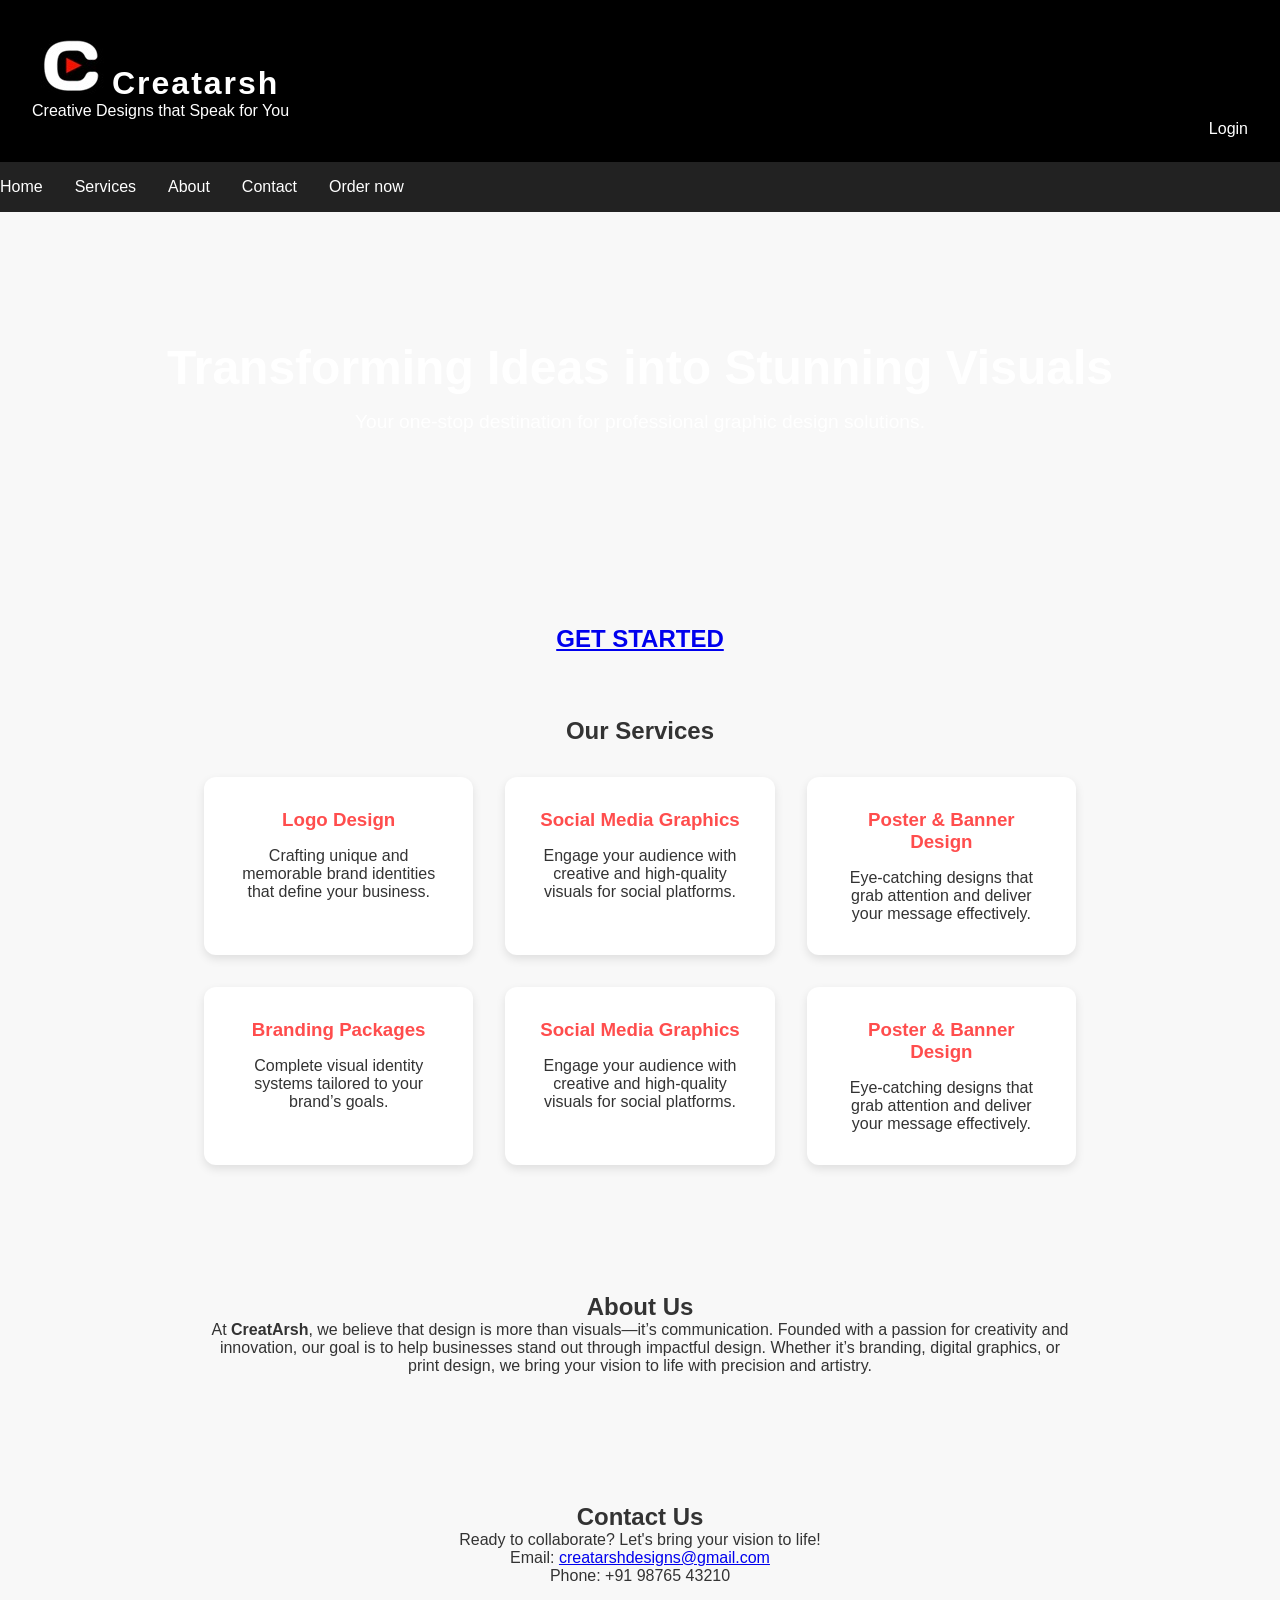
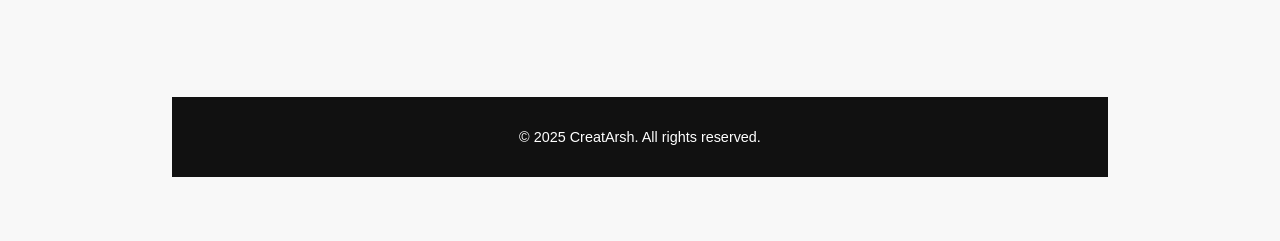
==== index.html @ ce467023 "Add files via upload" ====
<!DOCTYPE html>
<html lang="en">
<head>
  <meta charset="UTF-8" />
  <meta name="viewport" content="width=device-width, initial-scale=1.0" />
  <title>Creatarsh | Graphic Design Studio</title>
  <style>
    * {
      margin: 0;
      padding: 0;
      box-sizing: border-box;
      font-family: 'Poppins', sans-serif;
    }

    body {
      background-color: #f8f8f8;
      color: #333;
    }

    header {
      background: #000000;
      color: #fff;
      padding: 1.5rem 2rem;
      text-align: left;
    }

    header h1 {
      font-size: 2rem;
      letter-spacing: 2px;
    }

    nav {
      background: #222;
      display: flex;
      justify-content: left;
      gap: 2rem;
      padding: 1rem 0;
    }
    .login {
      
      color: white;
      text-align: right;
    }
    .login a {
      text-decoration: none;
      color: white;
      font font-weight: 500;
    }

    nav a {
      color: #fff;
      text-decoration: none;
      font-weight: 500;
    }

    nav a:hover {
      color: #ff4d4d;
    }

    .hero {
      background: url('https://images.unsplash.com/photo-1506765515384-028b60a970df') center/cover no-repeat;
      color: white;
      text-align: center;
      padding: 8rem 2rem;
    }

    .hero h2 {
      font-size: 3rem;
      margin-bottom: 1rem;
    }

    .hero p {
      font-size: 1.2rem;
    }

    .section {
      padding: 4rem 2rem;
      max-width: 1000px;
      margin: auto;
      text-align: center;
      text-decoration: none;
    }

    .services {
      display: grid;
      grid-template-columns: repeat(auto-fit, minmax(250px, 1fr));
      gap: 2rem;
      margin-top: 2rem;
    }

    .service-box {
      background: #fff;
      border-radius: 12px;
      padding: 2rem;
      box-shadow: 0 4px 10px rgba(0, 0, 0, 0.1);
      transition: transform 0.3s;
    }

    .service-box:hover {
      transform: translateY(-5px);
    }

    .service-box h3 {
      color: #ff4d4d;
      margin-bottom: 1rem;
    }

    footer {
      background: #111;
      color: #fff;
      text-align: center;
      padding: 2rem;
      margin-top: 3rem;
    }

    footer p {
      font-size: 0.9rem;
    }
  </style>
</head>
<body>
  <header>
    
    <h1><img src="logo.jpg" alt="logo">Creatarsh</h1>
    <p>Creative Designs that Speak for You</p>
    <div class=login>
      <a href="login.html" class="btn">Login</a>

      </div>
  </header>

  <nav>
    <a href="#home">Home</a>
    <a href="logodesign.html">Services</a>
    <a href="about.html">About</a>
    <a href="#contact">Contact</a>
    <a href="order.html">Order now</a>
  </nav>

  <section class="hero" id="home">
    <h2>Transforming Ideas into Stunning Visuals</h2>
    <p>Your one-stop destination for professional graphic design solutions.</p>
  </section>
<section class="section" id="services">
    <h2>
      <a href="order.html">GET STARTED</a>
    </h2>
  <section class="section" id="services">
    <h2>Our Services</h2>
    <div class="services">
      <div class="service-box">
        <h3>
          Logo Design
        </h3>
        <p>Crafting unique and memorable brand identities that define your business.</p>
      </div>
      <div class="service-box">
        <h3>Social Media Graphics</h3>
        <p>Engage your audience with creative and high-quality visuals for social platforms.</p>
      </div>
      <div class="service-box">
        <h3>Poster & Banner Design</h3>
        <p>Eye-catching designs that grab attention and deliver your message effectively.</p>
      </div>
      <div class="service-box">
        <h3>Branding Packages</h3>
        <p>Complete visual identity systems tailored to your brand’s goals.</p>
      </div>
      <div class="service-box">
        <h3>Social Media Graphics</h3>
        <p>Engage your audience with creative and high-quality visuals for social platforms.</p>
      </div>
      <div class="service-box">
        <h3>Poster & Banner Design</h3>
        <p>Eye-catching designs that grab attention and deliver your message effectively.</p>
      </div>
    </div>
  </section>

  <section class="section" id="about">
    <h2>About Us</h2>
    <p>At <strong>CreatArsh</strong>, we believe that design is more than visuals—it’s communication. Founded with a passion for creativity and innovation, our goal is to help businesses stand out through impactful design. Whether it’s branding, digital graphics, or print design, we bring your vision to life with precision and artistry.</p>
  </section>

  <section class="section" id="contact">
    <h2>Contact Us</h2>
    <p>Ready to collaborate? Let's bring your vision to life!</p>
    <p>Email: <a href="mailto:creatarshdesigns@gmail.com">creatarshdesigns@gmail.com</a></p>
    <p>Phone: +91 98765 43210</p>
  </section>

  <footer>
    <p>&copy; 2025 CreatArsh. All rights reserved.</p>
  </footer>
</body>
</html>
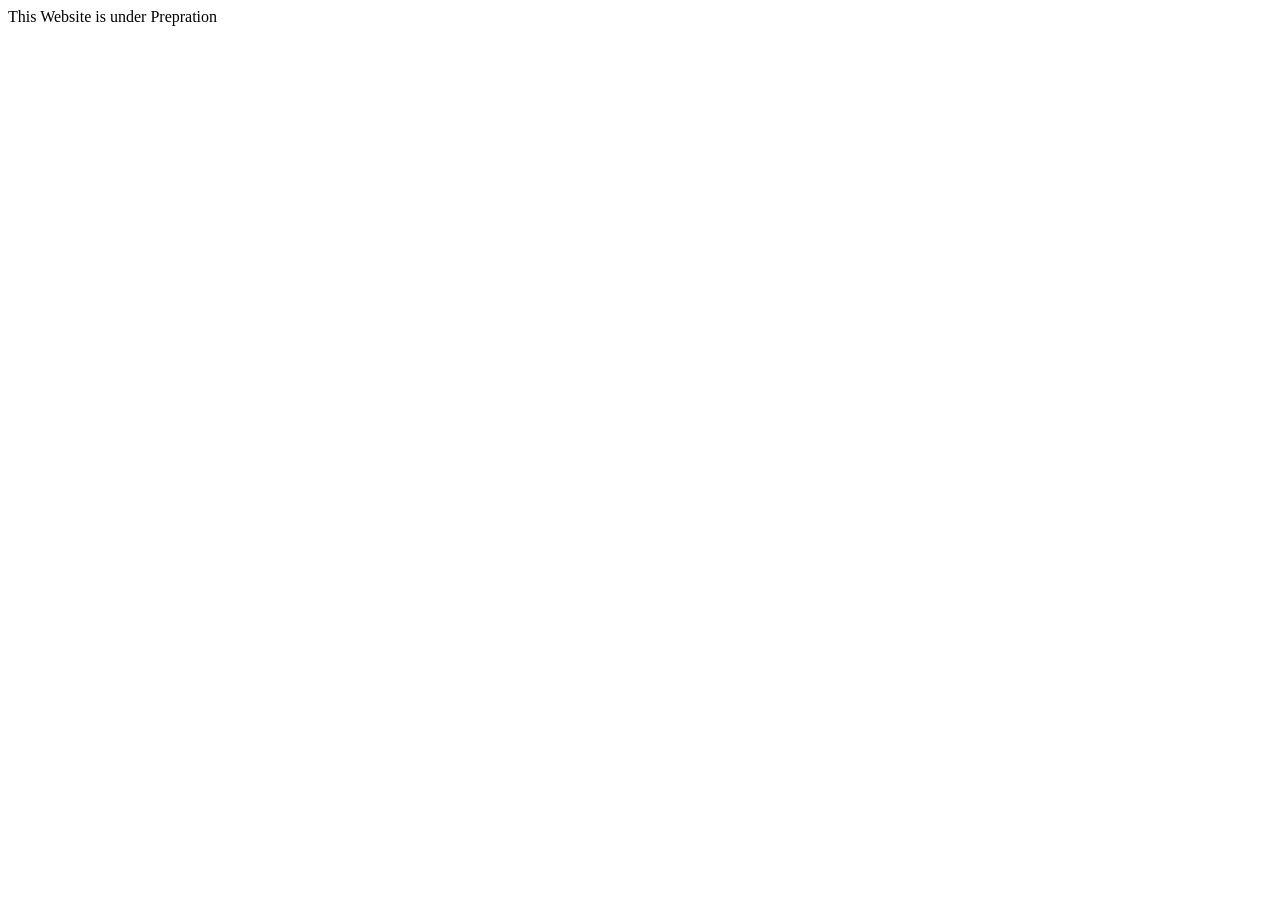
==== commit 11b0ce2f: "Add files via upload" ====
--- a/index.html
+++ b/index.html
@@ -1,196 +1,17 @@
 <!DOCTYPE html>
 <html lang="en">
 <head>
-  <meta charset="UTF-8" />
-  <meta name="viewport" content="width=device-width, initial-scale=1.0" />
-  <title>Creatarsh | Graphic Design Studio</title>
+  <meta charset="UTF-8">
+  <meta name="viewport" content="width=device-width, initial-scale=1.0">
+  <title>Document</title>
   <style>
-    * {
-      margin: 0;
-      padding: 0;
-      box-sizing: border-box;
-      font-family: 'Poppins', sans-serif;
-    }
-
     body {
-      background-color: #f8f8f8;
-      color: #333;
-    }
-
-    header {
-      background: #000000;
-      color: #fff;
-      padding: 1.5rem 2rem;
-      text-align: left;
-    }
-
-    header h1 {
-      font-size: 2rem;
-      letter-spacing: 2px;
-    }
-
-    nav {
-      background: #222;
-      display: flex;
-      justify-content: left;
-      gap: 2rem;
-      padding: 1rem 0;
-    }
-    .login {
-      
-      color: white;
-      text-align: right;
-    }
-    .login a {
-      text-decoration: none;
-      color: white;
-      font font-weight: 500;
-    }
-
-    nav a {
-      color: #fff;
-      text-decoration: none;
-      font-weight: 500;
-    }
-
-    nav a:hover {
-      color: #ff4d4d;
-    }
-
-    .hero {
-      background: url('https://images.unsplash.com/photo-1506765515384-028b60a970df') center/cover no-repeat;
-      color: white;
-      text-align: center;
-      padding: 8rem 2rem;
-    }
-
-    .hero h2 {
-      font-size: 3rem;
-      margin-bottom: 1rem;
-    }
-
-    .hero p {
-      font-size: 1.2rem;
-    }
-
-    .section {
-      padding: 4rem 2rem;
-      max-width: 1000px;
-      margin: auto;
-      text-align: center;
-      text-decoration: none;
-    }
-
-    .services {
-      display: grid;
-      grid-template-columns: repeat(auto-fit, minmax(250px, 1fr));
-      gap: 2rem;
-      margin-top: 2rem;
-    }
-
-    .service-box {
-      background: #fff;
-      border-radius: 12px;
-      padding: 2rem;
-      box-shadow: 0 4px 10px rgba(0, 0, 0, 0.1);
-      transition: transform 0.3s;
-    }
-
-    .service-box:hover {
-      transform: translateY(-5px);
-    }
-
-    .service-box h3 {
-      color: #ff4d4d;
-      margin-bottom: 1rem;
-    }
-
-    footer {
-      background: #111;
-      color: #fff;
-      text-align: center;
-      padding: 2rem;
-      margin-top: 3rem;
-    }
-
-    footer p {
-      font-size: 0.9rem;
+      align-items: center;
+      justify-content: center;
     }
   </style>
 </head>
 <body>
-  <header>
-    
-    <h1><img src="logo.jpg" alt="logo">Creatarsh</h1>
-    <p>Creative Designs that Speak for You</p>
-    <div class=login>
-      <a href="login.html" class="btn">Login</a>
-
-      </div>
-  </header>
-
-  <nav>
-    <a href="#home">Home</a>
-    <a href="logodesign.html">Services</a>
-    <a href="about.html">About</a>
-    <a href="#contact">Contact</a>
-    <a href="order.html">Order now</a>
-  </nav>
-
-  <section class="hero" id="home">
-    <h2>Transforming Ideas into Stunning Visuals</h2>
-    <p>Your one-stop destination for professional graphic design solutions.</p>
-  </section>
-<section class="section" id="services">
-    <h2>
-      <a href="order.html">GET STARTED</a>
-    </h2>
-  <section class="section" id="services">
-    <h2>Our Services</h2>
-    <div class="services">
-      <div class="service-box">
-        <h3>
-          Logo Design
-        </h3>
-        <p>Crafting unique and memorable brand identities that define your business.</p>
-      </div>
-      <div class="service-box">
-        <h3>Social Media Graphics</h3>
-        <p>Engage your audience with creative and high-quality visuals for social platforms.</p>
-      </div>
-      <div class="service-box">
-        <h3>Poster & Banner Design</h3>
-        <p>Eye-catching designs that grab attention and deliver your message effectively.</p>
-      </div>
-      <div class="service-box">
-        <h3>Branding Packages</h3>
-        <p>Complete visual identity systems tailored to your brand’s goals.</p>
-      </div>
-      <div class="service-box">
-        <h3>Social Media Graphics</h3>
-        <p>Engage your audience with creative and high-quality visuals for social platforms.</p>
-      </div>
-      <div class="service-box">
-        <h3>Poster & Banner Design</h3>
-        <p>Eye-catching designs that grab attention and deliver your message effectively.</p>
-      </div>
-    </div>
-  </section>
-
-  <section class="section" id="about">
-    <h2>About Us</h2>
-    <p>At <strong>CreatArsh</strong>, we believe that design is more than visuals—it’s communication. Founded with a passion for creativity and innovation, our goal is to help businesses stand out through impactful design. Whether it’s branding, digital graphics, or print design, we bring your vision to life with precision and artistry.</p>
-  </section>
-
-  <section class="section" id="contact">
-    <h2>Contact Us</h2>
-    <p>Ready to collaborate? Let's bring your vision to life!</p>
-    <p>Email: <a href="mailto:creatarshdesigns@gmail.com">creatarshdesigns@gmail.com</a></p>
-    <p>Phone: +91 98765 43210</p>
-  </section>
-
-  <footer>
-    <p>&copy; 2025 CreatArsh. All rights reserved.</p>
-  </footer>
+  This Website is under Prepration
 </body>
-</html>
+</html>
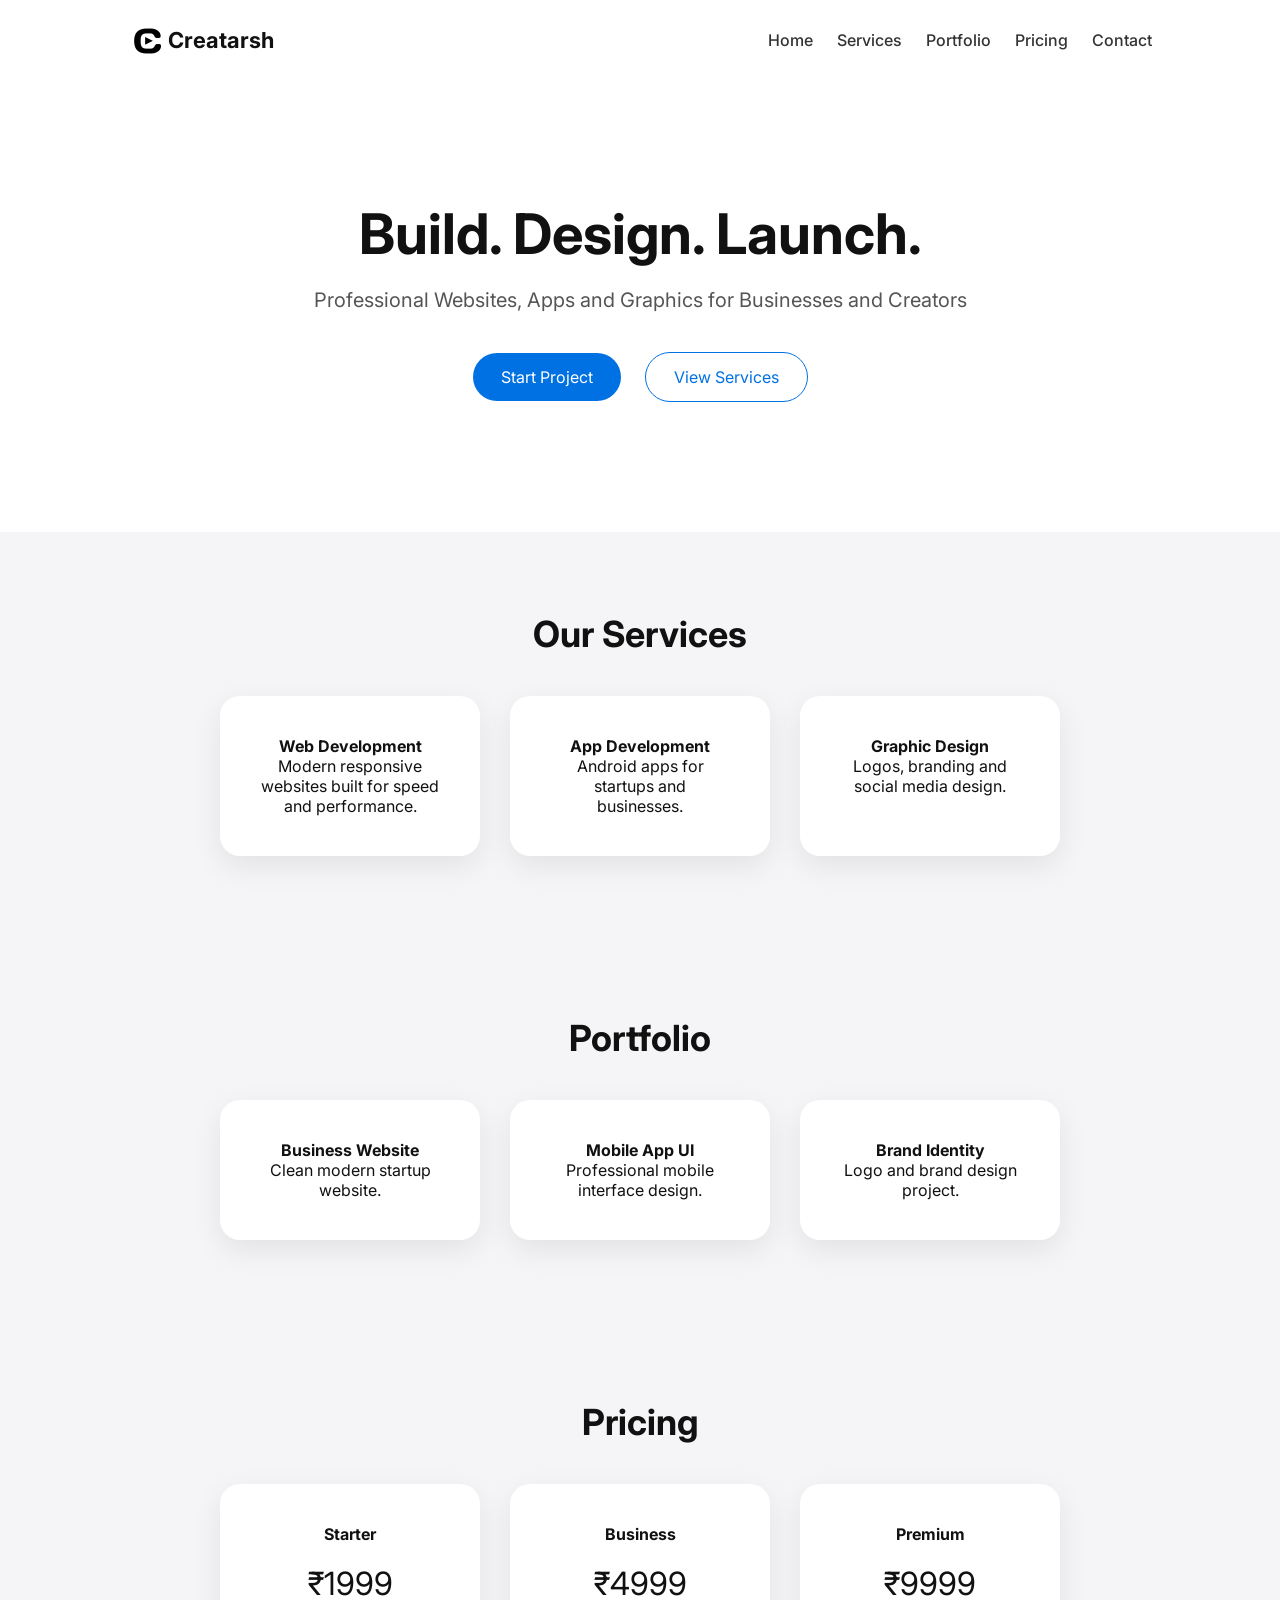
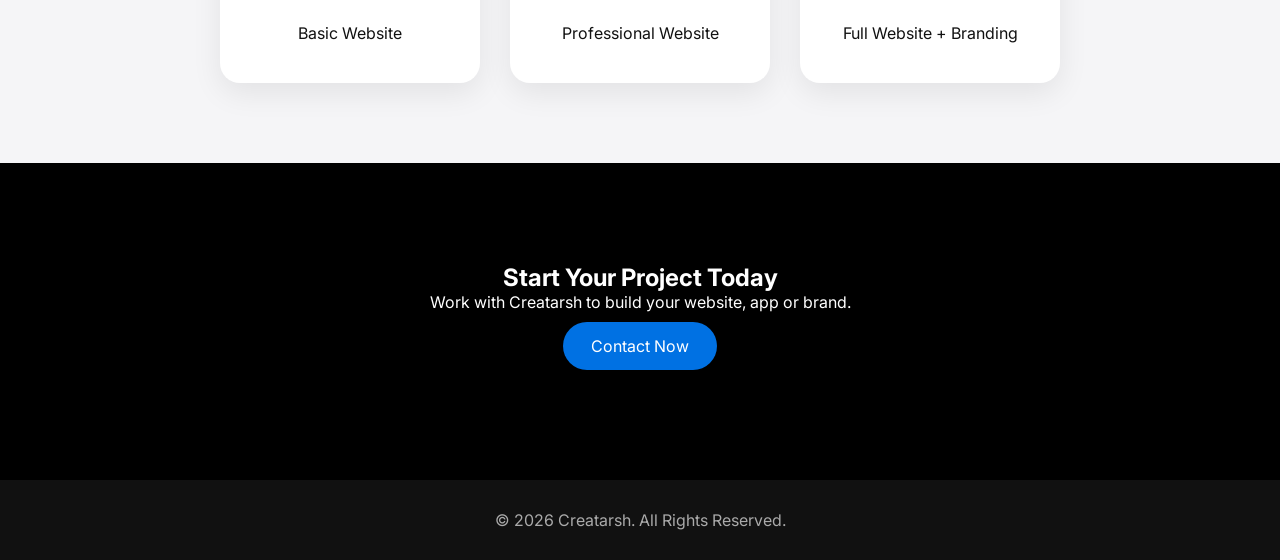
==== commit 8b724bac: "Add files via upload" ====
--- a/index.html
+++ b/index.html
@@ -1,17 +1,146 @@
 <!DOCTYPE html>
 <html lang="en">
 <head>
-  <meta charset="UTF-8">
-  <meta name="viewport" content="width=device-width, initial-scale=1.0">
-  <title>Document</title>
-  <style>
-    body {
-      align-items: center;
-      justify-content: center;
-    }
-  </style>
+
+<meta charset="UTF-8">
+<meta name="viewport" content="width=device-width, initial-scale=1.0">
+
+<title>Creatarsh</title>
+
+<link rel="stylesheet" href="style.css">
+
+<link href="https://fonts.googleapis.com/css2?family=Inter:wght@300;400;600;700&display=swap" rel="stylesheet">
+
 </head>
+
 <body>
-  This Website is under Prepration
+
+<header>
+
+<h1>
+    <img src="logo.png" alt="logo">Creatarsh</h1>
+
+<nav>
+<a href="#">Home</a>
+<a href="#">Services</a>
+<a href="#">Portfolio</a>
+<a href="#">Pricing</a>
+<a href="#">Contact</a>
+</nav>
+
+</header>
+
+
+<section class="hero">
+
+<h2>Build. Design. Launch.</h2>
+
+<p>Professional Websites, Apps and Graphics for Businesses and Creators</p>
+
+<a class="btn primary">Start Project</a>
+<a class="btn secondary">View Services</a>
+
+</section>
+
+
+<section class="section">
+
+<h3>Our Services</h3>
+
+<div class="services">
+
+<div class="card">
+<h4>Web Development</h4>
+<p>Modern responsive websites built for speed and performance.</p>
+</div>
+
+<div class="card">
+<h4>App Development</h4>
+<p>Android apps for startups and businesses.</p>
+</div>
+
+<div class="card">
+<h4>Graphic Design</h4>
+<p>Logos, branding and social media design.</p>
+</div>
+
+</div>
+
+</section>
+
+
+<section class="section">
+
+<h3>Portfolio</h3>
+
+<div class="portfolio">
+
+<div class="project">
+<h4>Business Website</h4>
+<p>Clean modern startup website.</p>
+</div>
+
+<div class="project">
+<h4>Mobile App UI</h4>
+<p>Professional mobile interface design.</p>
+</div>
+
+<div class="project">
+<h4>Brand Identity</h4>
+<p>Logo and brand design project.</p>
+</div>
+
+</div>
+
+</section>
+
+
+<section class="section">
+
+<h3>Pricing</h3>
+
+<div class="pricing">
+
+<div class="price-card">
+<h4>Starter</h4>
+<p class="price">₹1999</p>
+<p>Basic Website</p>
+</div>
+
+<div class="price-card">
+<h4>Business</h4>
+<p class="price">₹4999</p>
+<p>Professional Website</p>
+</div>
+
+<div class="price-card">
+<h4>Premium</h4>
+<p class="price">₹9999</p>
+<p>Full Website + Branding</p>
+</div>
+
+</div>
+
+</section>
+
+
+<section class="cta">
+
+<h2>Start Your Project Today</h2>
+
+<p>Work with Creatarsh to build your website, app or brand.</p>
+
+<a class="btn primary">Contact Now</a>
+
+</section>
+
+
+<footer>
+
+<p>© 2026 Creatarsh. All Rights Reserved.</p>
+
+</footer>
+
+
 </body>
 </html>
--- a/style.css
+++ b/style.css
@@ -0,0 +1,124 @@
+*{
+margin:0;
+padding:0;
+box-sizing:border-box;
+font-family: 'Inter', sans-serif;
+}
+
+body{
+background:#f5f5f7;
+color:#111;
+}
+
+header{
+display:flex;
+justify-content:space-between;
+align-items:center;
+padding:20px 10%;
+background:white;
+position:sticky;
+top:0;
+}
+
+header h1{
+font-size:22px;
+font-weight:700;
+}
+
+nav a{
+margin-left:20px;
+text-decoration:none;
+color:#333;
+font-weight:500;
+}
+
+.hero{
+text-align:center;
+padding:120px 20px;
+background:white;
+}
+
+.hero h2{
+font-size:56px;
+margin-bottom:20px;
+}
+
+.hero p{
+font-size:20px;
+color:#555;
+margin-bottom:30px;
+}
+
+.btn{
+padding:14px 28px;
+border-radius:30px;
+text-decoration:none;
+margin:10px;
+display:inline-block;
+}
+
+.primary{
+background:#0071e3;
+color:white;
+}
+
+.secondary{
+border:1px solid #0071e3;
+color:#0071e3;
+}
+
+.section{
+padding:80px 10%;
+text-align:center;
+}
+
+.section h3{
+font-size:36px;
+margin-bottom:40px;
+}
+
+.services,
+.portfolio,
+.pricing{
+display:flex;
+gap:30px;
+flex-wrap:wrap;
+justify-content:center;
+}
+
+.card,
+.project,
+.price-card{
+background:white;
+padding:40px;
+border-radius:20px;
+width:260px;
+box-shadow:0 10px 30px rgba(0,0,0,0.08);
+}
+
+.price{
+font-size:32px;
+margin:20px 0;
+}
+
+.cta{
+background:black;
+color:white;
+padding:100px 20px;
+text-align:center;
+}
+
+footer{
+text-align:center;
+padding:30px;
+background:#111;
+color:#aaa;
+}
+h1 img {
+    height: 40px;
+}
+header h1 {
+    display: flex;
+    align-items: center;
+    justify-content: center;
+}
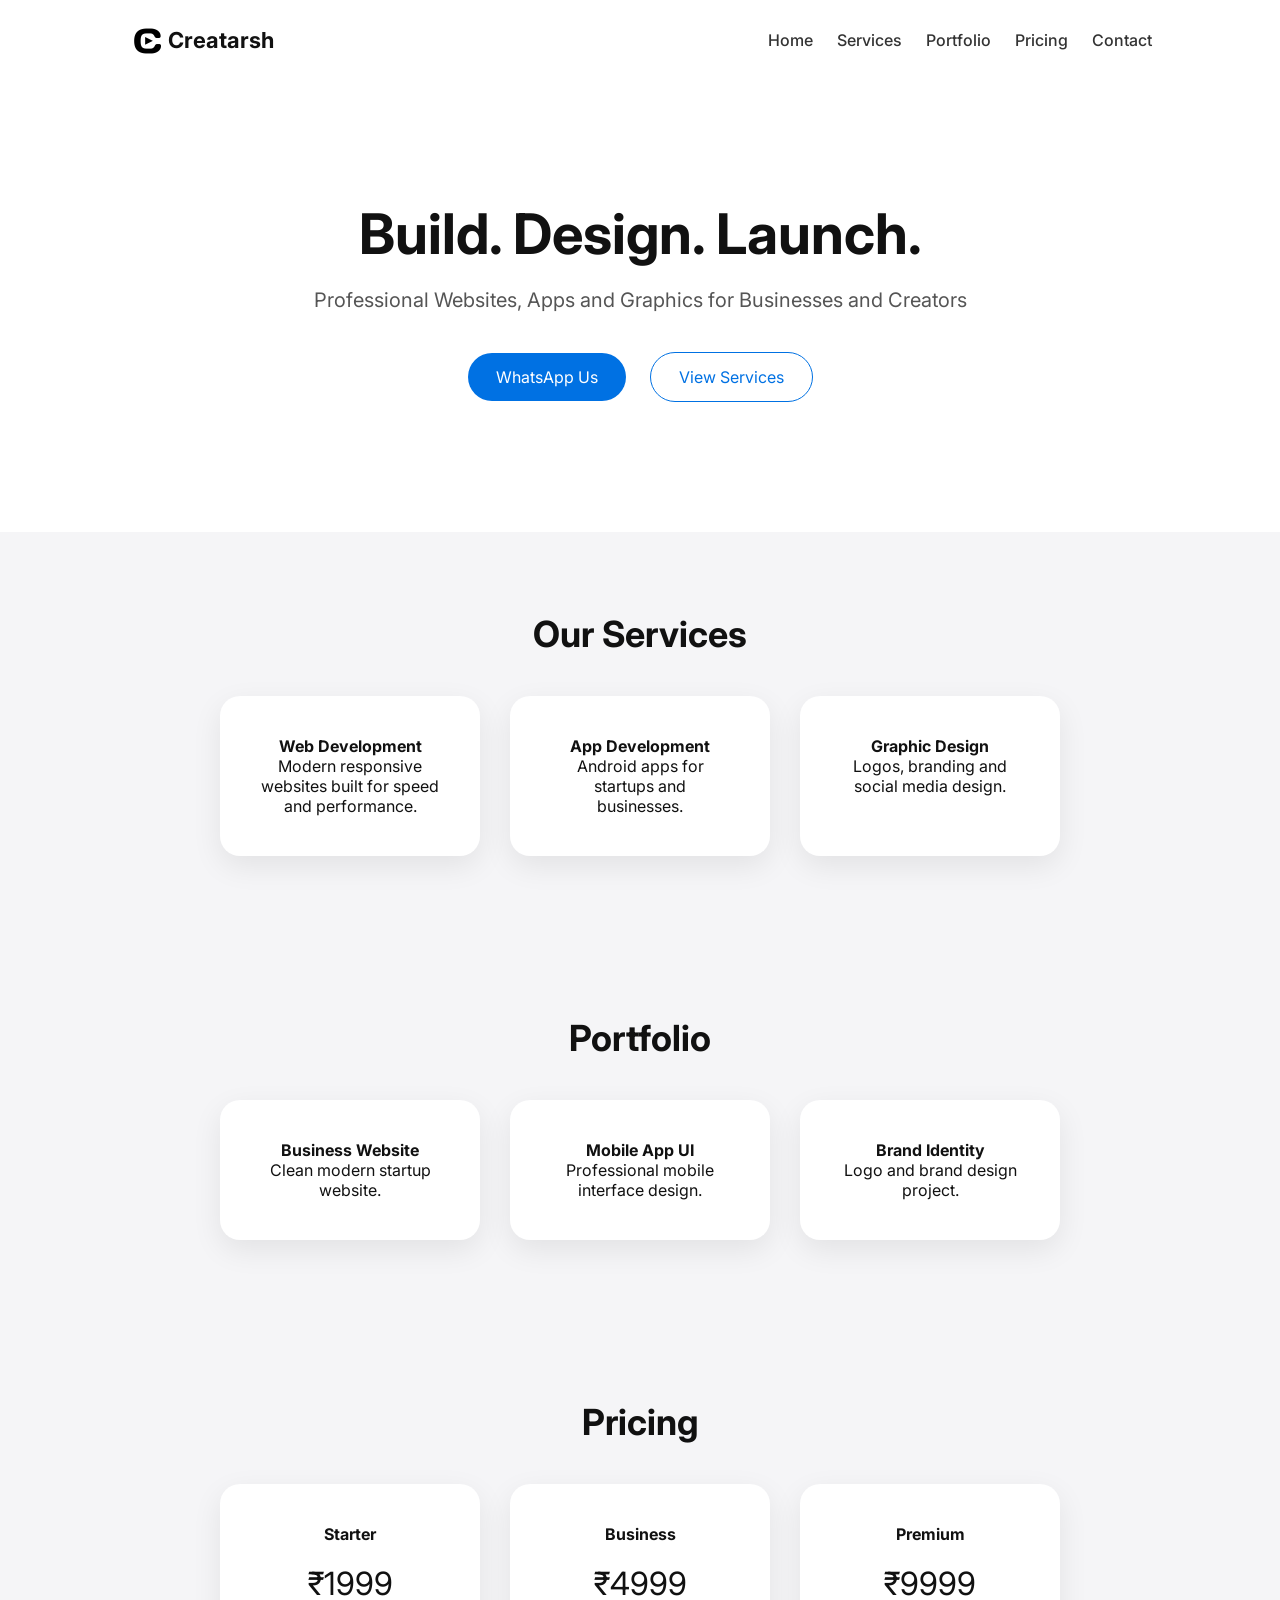
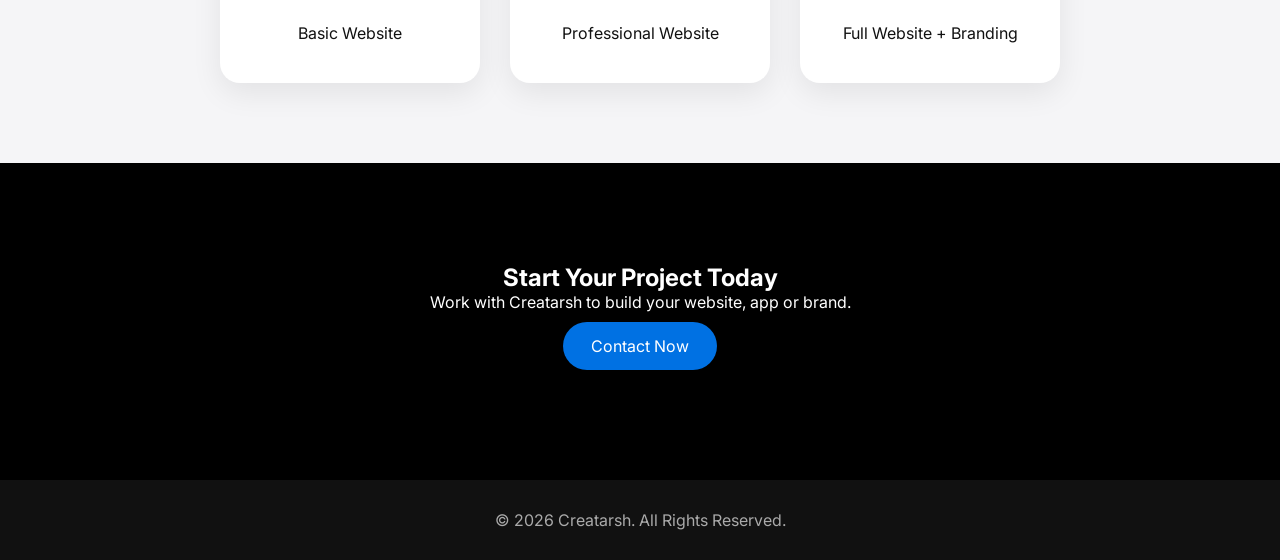
==== commit fa016bde: "Add files via upload" ====
--- a/index.html
+++ b/index.html
@@ -1,13 +1,19 @@
 <!DOCTYPE html>
 <html lang="en">
 <head>
+
+
 
 <meta charset="UTF-8">
 <meta name="viewport" content="width=device-width, initial-scale=1.0">
 
 <title>Creatarsh</title>
 
+<link rel="icon" type="image/png" href="favicon.png">
+
 <link rel="stylesheet" href="style.css">
+
+
 
 <link href="https://fonts.googleapis.com/css2?family=Inter:wght@300;400;600;700&display=swap" rel="stylesheet">
 
@@ -37,8 +43,10 @@
 
 <p>Professional Websites, Apps and Graphics for Businesses and Creators</p>
 
-<a class="btn primary">Start Project</a>
-<a class="btn secondary">View Services</a>
+
+<a class="btn primary" href="https://wa.me/917566743098">WhatsApp Us</a>
+<a class="btn secondary" href="services.html">View Services</a>
+
 
 </section>
 
--- a/style.css
+++ b/style.css
@@ -4,12 +4,19 @@
 box-sizing:border-box;
 font-family: 'Inter', sans-serif;
 }
-
+html{
+scroll-behavior:smooth;
+}
 body{
 background:#f5f5f7;
 color:#111;
 }
-
+.card:hover,
+.project:hover,
+.price-card:hover{
+transform: translateY(-10px);
+transition: 0.3s;
+}
 header{
 display:flex;
 justify-content:space-between;
@@ -121,4 +128,36 @@
     display: flex;
     align-items: center;
     justify-content: center;
+}
+.logo-title{
+display:flex;
+align-items:center;
+gap:10px;
+font-size:22px;
+font-weight:700;
+}
+
+.logo-title img{
+height:40px;
+}
+
+.page-title{
+font-size:42px;
+margin-bottom:10px;
+}
+
+.page-subtitle{
+color:#666;
+font-size:18px;
+margin-bottom:40px;
+}
+
+.service-list{
+list-style:none;
+margin:20px 0;
+}
+
+.service-list li{
+margin-bottom:8px;
+color:#444;
 }
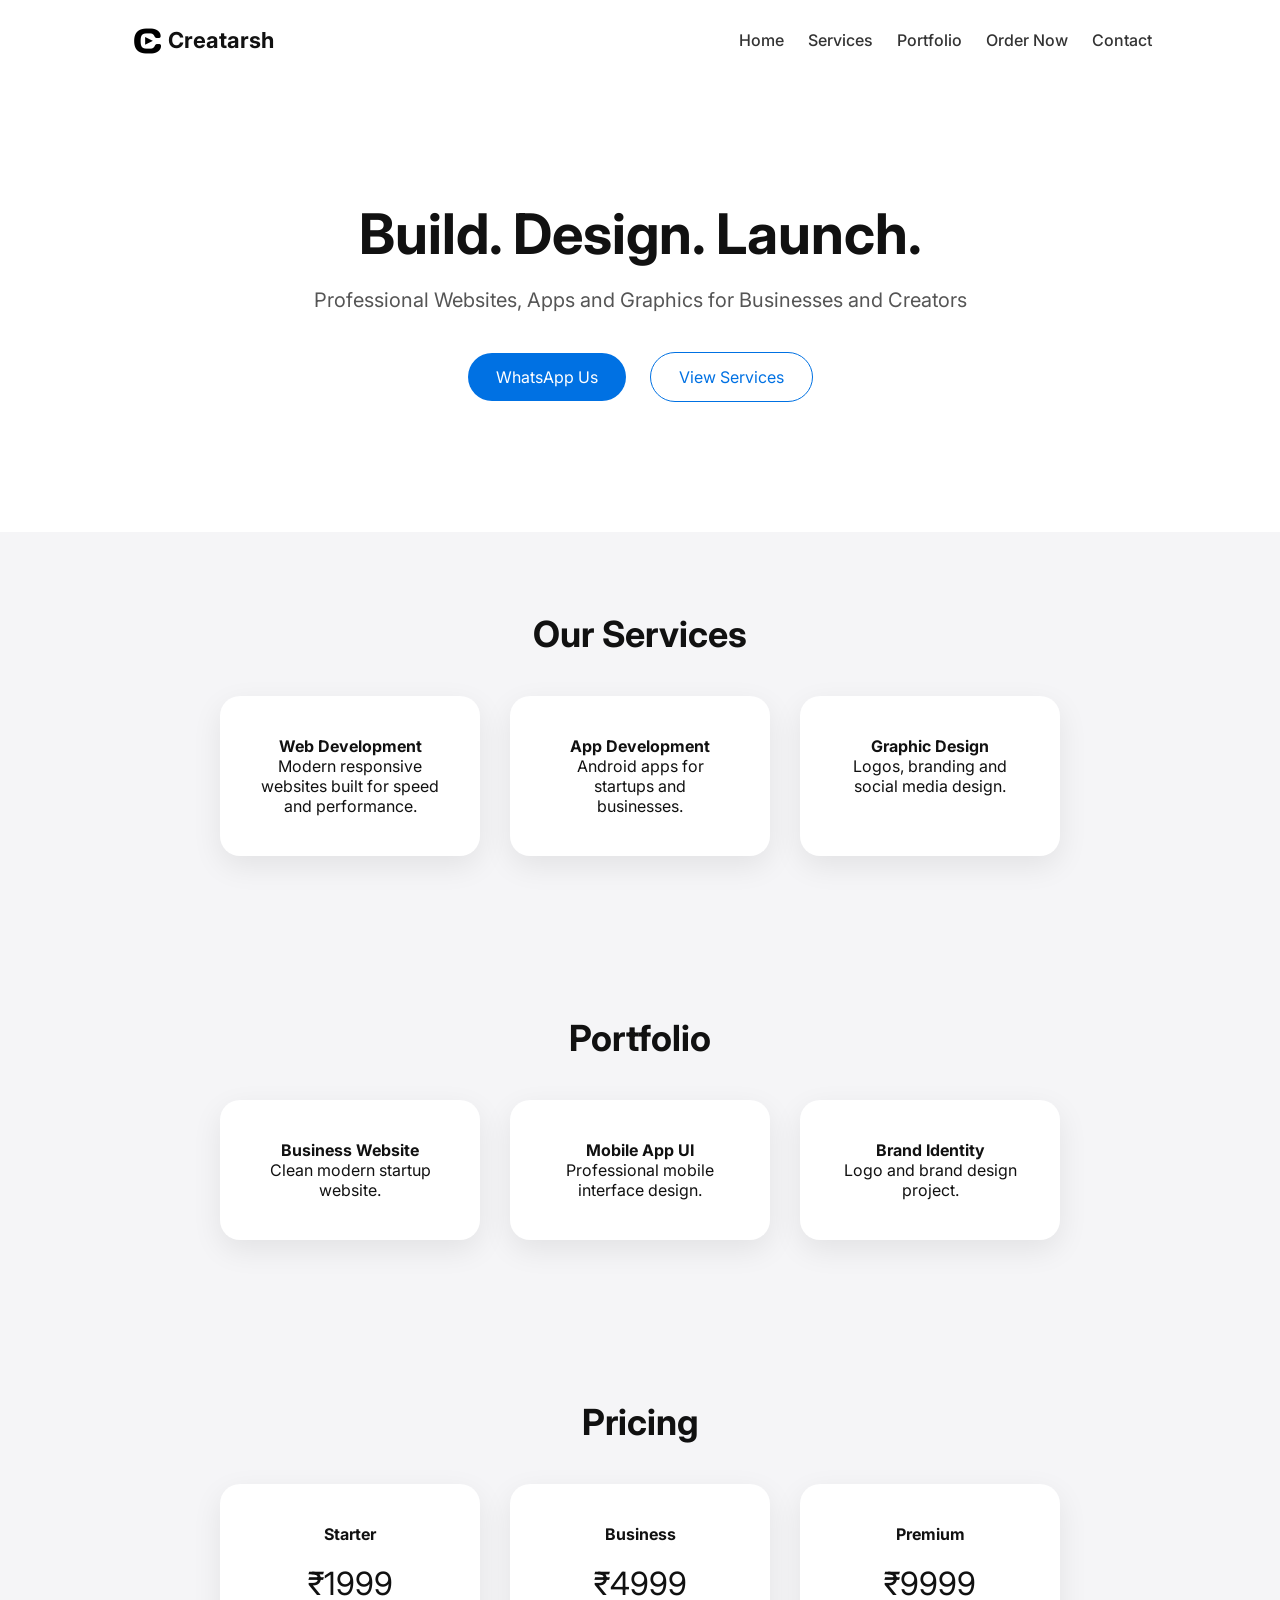
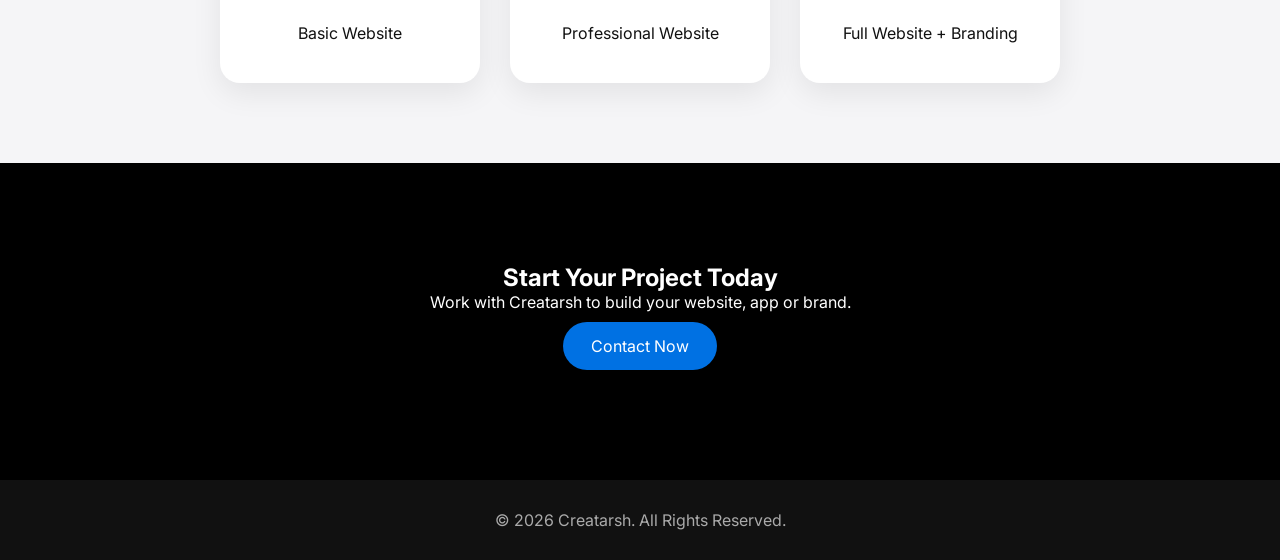
==== commit 95209fae: "Add files via upload" ====
--- a/index.html
+++ b/index.html
@@ -6,9 +6,14 @@
 
 <meta charset="UTF-8">
 <meta name="viewport" content="width=device-width, initial-scale=1.0">
+<meta name="theme-color" content="#000000">
+<meta name="apple-mobile-web-app-capable" content="yes">
+<meta name="apple-mobile-web-app-status-bar-style" content="black">
+<meta name="apple-mobile-web-app-title" content="Creatarsh">
+
 
 <title>Creatarsh</title>
-
+<link rel="apple-touch-icon" href="logo.png">
 <link rel="icon" type="image/png" href="favicon.png">
 
 <link rel="stylesheet" href="style.css">
@@ -27,10 +32,10 @@
     <img src="logo.png" alt="logo">Creatarsh</h1>
 
 <nav>
-<a href="#">Home</a>
-<a href="#">Services</a>
-<a href="#">Portfolio</a>
-<a href="#">Pricing</a>
+<a href="https://creatarsh.in/index.html">Home</a>
+<a href="services.html">Services</a>
+<a href="portfolio.html">Portfolio</a>
+<a href="order.html">Order Now</a>
 <a href="#">Contact</a>
 </nav>
 
@@ -149,6 +154,13 @@
 
 </footer>
 
+<div class="mobile-nav">
 
+<a href="index.html">Home</a>
+<a href="services.html">Services</a>
+<a href="portfolio.html">Portfolio</a>
+<a href="#">Contact</a>
+
+</div>
 </body>
 </html>
--- a/style.css
+++ b/style.css
@@ -160,4 +160,168 @@
 .service-list li{
 margin-bottom:8px;
 color:#444;
+}
+/* MOBILE APP STYLE */
+
+@media (max-width:768px){
+
+header{
+padding:15px 20px;
+}
+
+.hero{
+padding:60px 20px;
+}
+
+.hero h2{
+font-size:34px;
+}
+
+.hero p{
+font-size:16px;
+}
+
+.services,
+.portfolio,
+.pricing{
+flex-direction:column;
+align-items:center;
+}
+
+.card,
+.project,
+.price-card{
+width:100%;
+max-width:350px;
+}
+
+nav{
+display:none;
+}
+
+}
+.mobile-nav{
+display:none;
+}
+
+@media (max-width:768px){
+
+.mobile-nav{
+display:flex;
+position:fixed;
+bottom:0;
+left:0;
+width:100%;
+background:white;
+justify-content:space-around;
+padding:15px 0;
+box-shadow:0 -5px 20px rgba(0,0,0,0.1);
+}
+
+.mobile-nav a{
+text-decoration:none;
+color:#333;
+font-weight:600;
+}
+
+body{
+padding-bottom:70px;
+}
+
+}
+/* PORTFOLIO GRID */
+
+.portfolio-grid{
+
+display:grid;
+grid-template-columns:repeat(auto-fit,minmax(280px,1fr));
+gap:30px;
+padding:40px 10%;
+
+}
+
+.portfolio-item{
+
+background:white;
+border-radius:20px;
+overflow:hidden;
+box-shadow:0 10px 30px rgba(0,0,0,0.08);
+transition:0.3s;
+
+}
+
+.portfolio-item:hover{
+
+transform:translateY(-10px);
+
+}
+
+.portfolio-item img,
+.portfolio-item video{
+
+width:100%;
+display:block;
+
+}
+
+.portfolio-info{
+
+padding:20px;
+
+}
+
+.portfolio-info h3{
+
+margin-bottom:10px;
+
+}
+
+.portfolio-info p{
+
+color:#555;
+
+}
+.order-container{
+
+display:flex;
+justify-content:center;
+padding:40px 10%;
+
+}
+
+.order-form{
+
+background:white;
+padding:40px;
+border-radius:20px;
+box-shadow:0 10px 30px rgba(0,0,0,0.1);
+width:100%;
+max-width:500px;
+display:flex;
+flex-direction:column;
+gap:15px;
+
+}
+
+.order-form input,
+.order-form select,
+.order-form textarea{
+
+padding:12px;
+border-radius:10px;
+border:1px solid #ddd;
+font-size:14px;
+
+}
+
+.order-form textarea{
+
+height:120px;
+
+}
+
+.order-form button{
+
+margin-top:10px;
+
 }
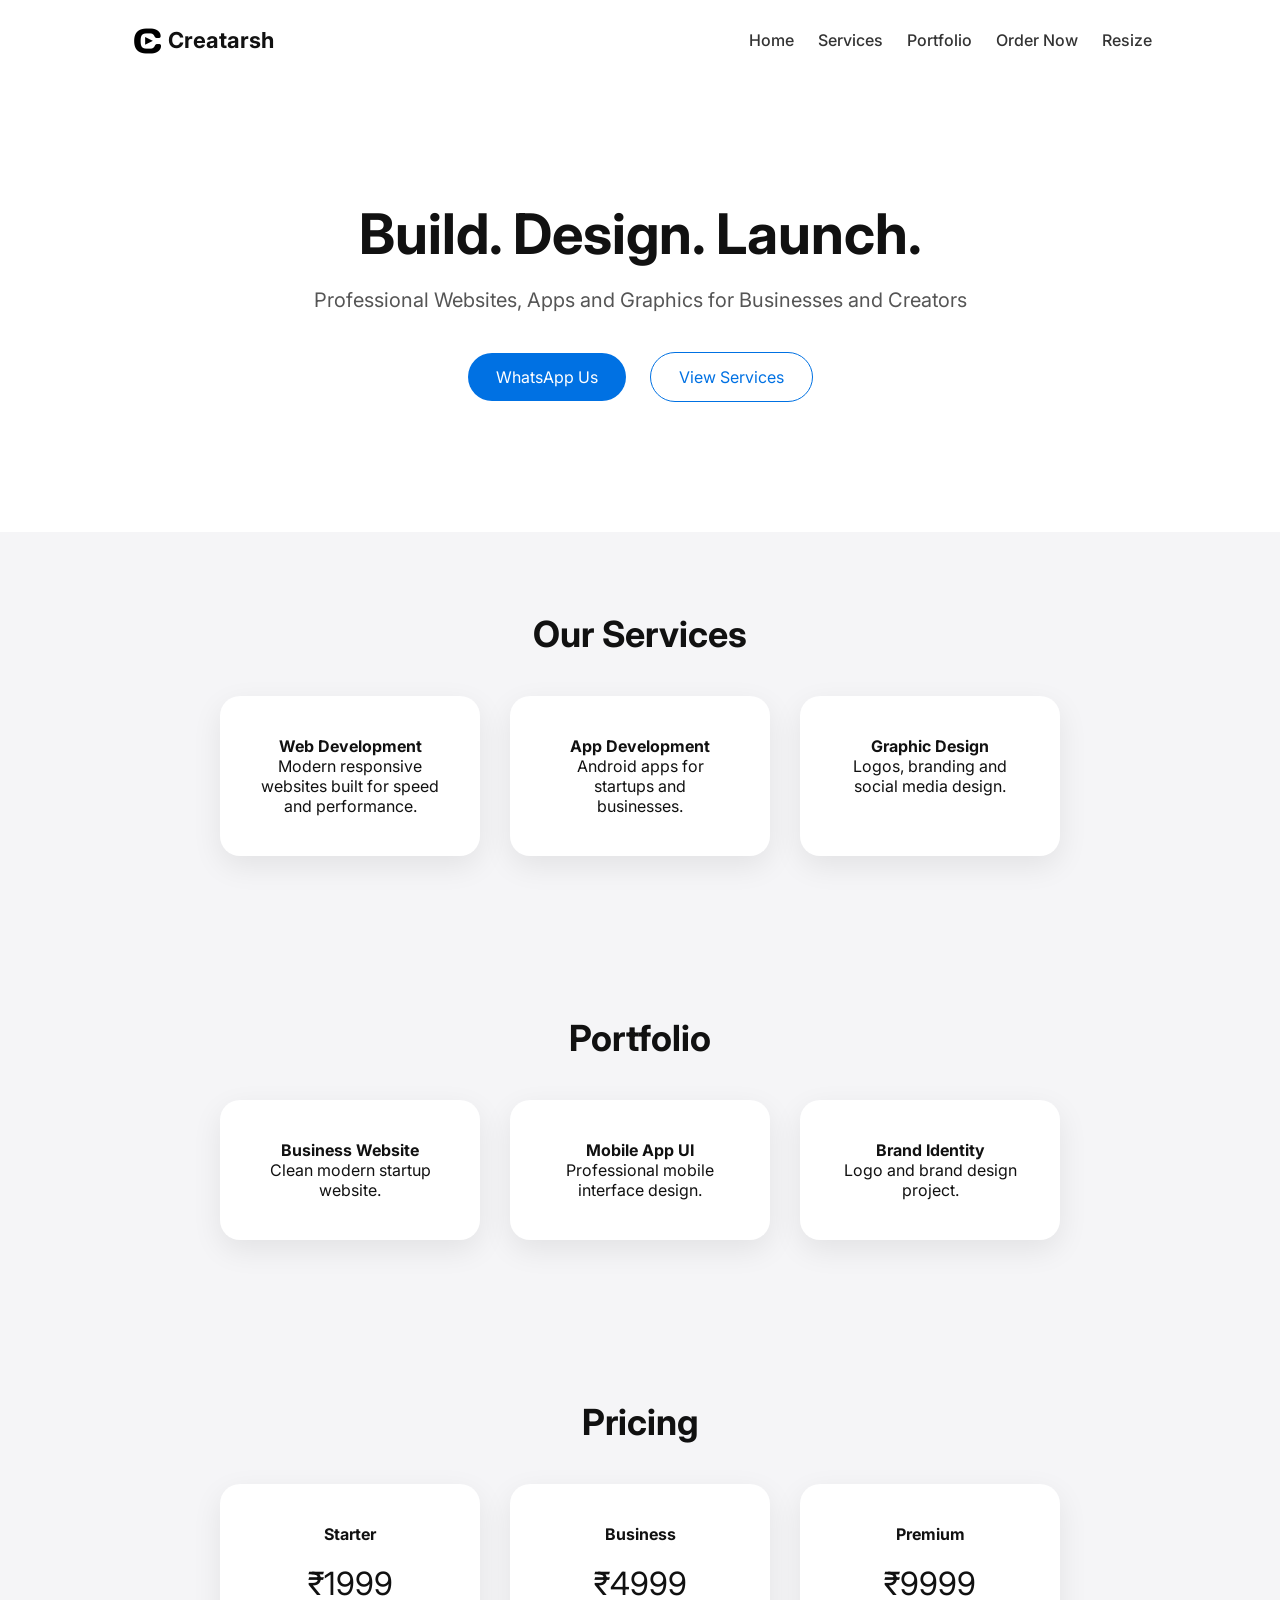
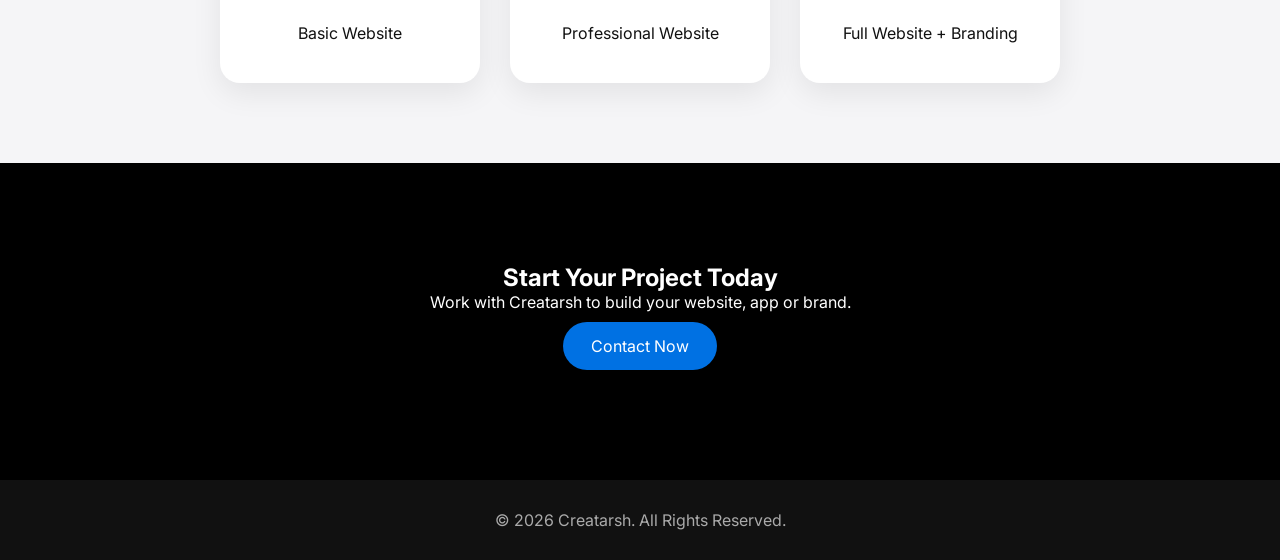
==== commit 47246caa: "Update index.html" ====
--- a/index.html
+++ b/index.html
@@ -36,7 +36,7 @@
 <a href="services.html">Services</a>
 <a href="portfolio.html">Portfolio</a>
 <a href="order.html">Order Now</a>
-<a href="#">Contact</a>
+<a href="imagetool.html">Resize</a>
 </nav>
 
 </header>
@@ -163,4 +163,4 @@
 
 </div>
 </body>
-</html>+</html>
--- a/style.css
+++ b/style.css
@@ -324,4 +324,122 @@
 
 margin-top:10px;
 
-}+
+}
+/* ORDER PAGE */
+
+.order-container{
+display:flex;
+justify-content:center;
+padding:40px 10%;
+}
+
+.order-form{
+background:#ffffff;
+padding:40px;
+border-radius:20px;
+box-shadow:0 15px 40px rgba(0,0,0,0.08);
+width:100%;
+max-width:520px;
+display:flex;
+flex-direction:column;
+gap:18px;
+}
+
+.order-form label{
+font-size:14px;
+font-weight:600;
+color:#333;
+}
+
+.order-form input,
+.order-form select,
+.order-form textarea{
+padding:14px;
+border-radius:10px;
+border:1px solid #ddd;
+font-size:14px;
+transition:0.2s;
+outline:none;
+}
+
+.order-form input:focus,
+.order-form select:focus,
+.order-form textarea:focus{
+border-color:#0071e3;
+box-shadow:0 0 0 3px rgba(0,113,227,0.1);
+}
+
+.order-form textarea{
+min-height:120px;
+resize:vertical;
+}
+
+.order-form button{
+margin-top:10px;
+font-size:16px;
+padding:14px;
+border-radius:30px;
+cursor:pointer;
+}
+/* ORDER FORM STYLING */
+
+.order-form{
+max-width:520px;
+margin:40px auto;
+padding:35px;
+background:#ffffff;
+border-radius:20px;
+box-shadow:0 15px 40px rgba(0,0,0,0.08);
+display:flex;
+flex-direction:column;
+gap:16px;
+}
+
+.order-form label{
+font-size:14px;
+font-weight:600;
+color:#333;
+}
+
+.order-form input,
+.order-form select,
+.order-form textarea{
+width:100%;
+padding:14px;
+border-radius:10px;
+border:1px solid #ddd;
+font-size:14px;
+font-family:inherit;
+transition:all 0.2s ease;
+}
+
+.order-form textarea{
+min-height:120px;
+resize:vertical;
+}
+
+.order-form input:focus,
+.order-form select:focus,
+.order-form textarea:focus{
+border-color:#0071e3;
+box-shadow:0 0 0 3px rgba(0,113,227,0.15);
+outline:none;
+}
+
+.order-form button{
+margin-top:10px;
+padding:14px;
+border:none;
+border-radius:30px;
+font-size:16px;
+font-weight:600;
+cursor:pointer;
+background:#0071e3;
+color:white;
+transition:0.2s;
+}
+
+.order-form button:hover{
+background:#005bb5;
+}
